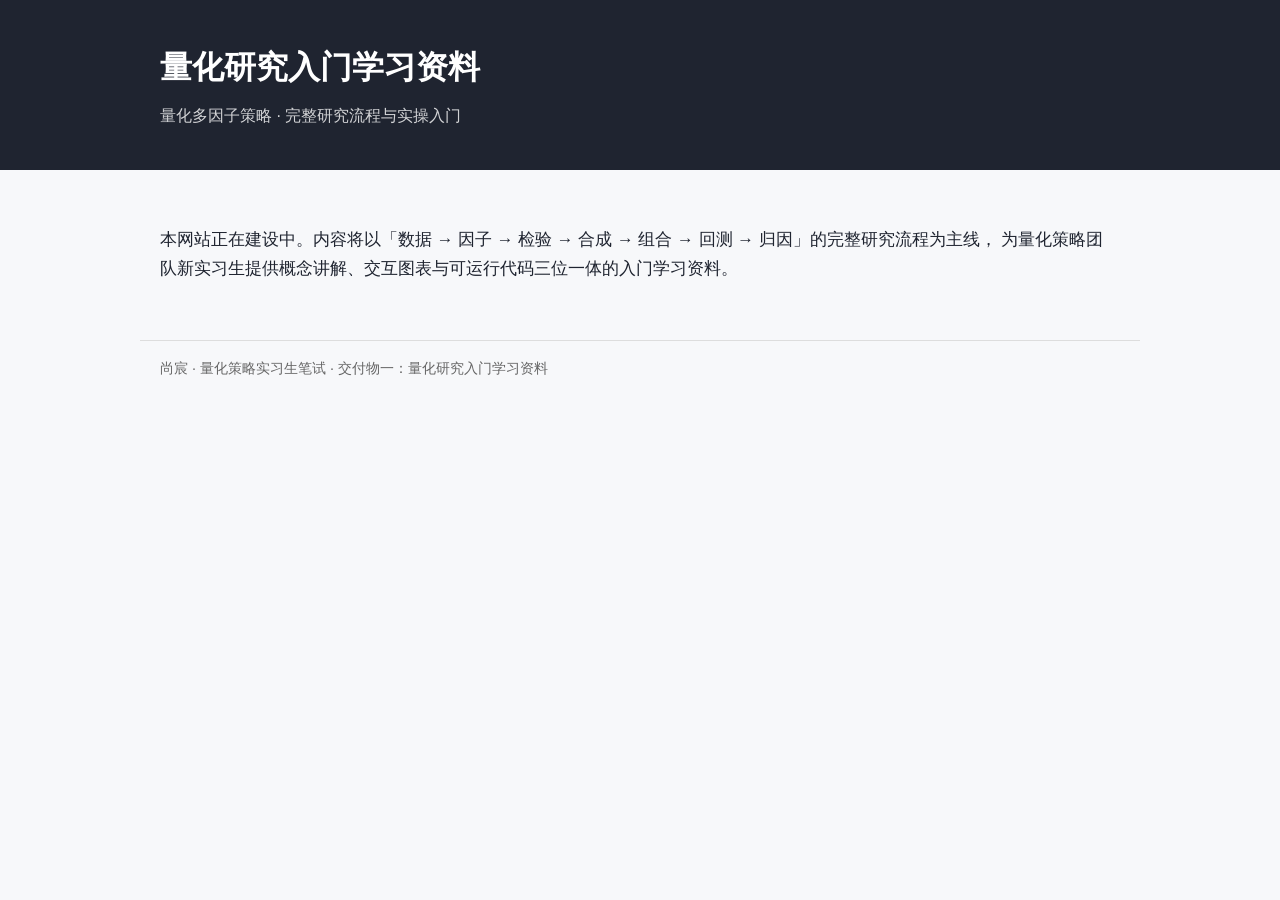
==== index.html @ 91964c7b "init: 量化研究入门学习资料项目骨架（占位页）" ====
<!DOCTYPE html>
<html lang="zh-CN">
<head>
<meta charset="UTF-8">
<meta name="viewport" content="width=device-width, initial-scale=1.0">
<title>量化研究入门学习资料 · 尚宸笔试</title>
<link rel="stylesheet" href="assets/css/style.css">
</head>
<body>
<header>
  <div class="container">
    <h1>量化研究入门学习资料</h1>
    <p class="subtitle">量化多因子策略 · 完整研究流程与实操入门</p>
  </div>
</header>
<main class="container">
  <section class="hero">
    <p>本网站正在建设中。内容将以「数据 → 因子 → 检验 → 合成 → 组合 → 回测 → 归因」的完整研究流程为主线，
       为量化策略团队新实习生提供概念讲解、交互图表与可运行代码三位一体的入门学习资料。</p>
  </section>
</main>
<footer class="container">
  <p>尚宸 · 量化策略实习生笔试 · 交付物一：量化研究入门学习资料</p>
</footer>
</body>
</html>
---- assets/css/style.css ----
/* 量化研究入门学习资料 - 基础样式（建设中占位） */
:root {
  --bg: #f7f8fa;
  --fg: #1f2430;
  --accent: #2b5fd9;
}
body {
  margin: 0;
  font-family: -apple-system, "Segoe UI", "Microsoft YaHei", sans-serif;
  background: var(--bg);
  color: var(--fg);
  line-height: 1.7;
}
.container { max-width: 960px; margin: 0 auto; padding: 0 20px; }
header { background: #1f2430; color: #fff; padding: 40px 0; }
header h1 { margin: 0 0 8px; }
.subtitle { margin: 0; opacity: .8; }
.hero { padding: 40px 0; font-size: 1.05rem; }
footer { border-top: 1px solid #ddd; margin-top: 40px; padding: 20px 0; color: #666; font-size: .9rem; }
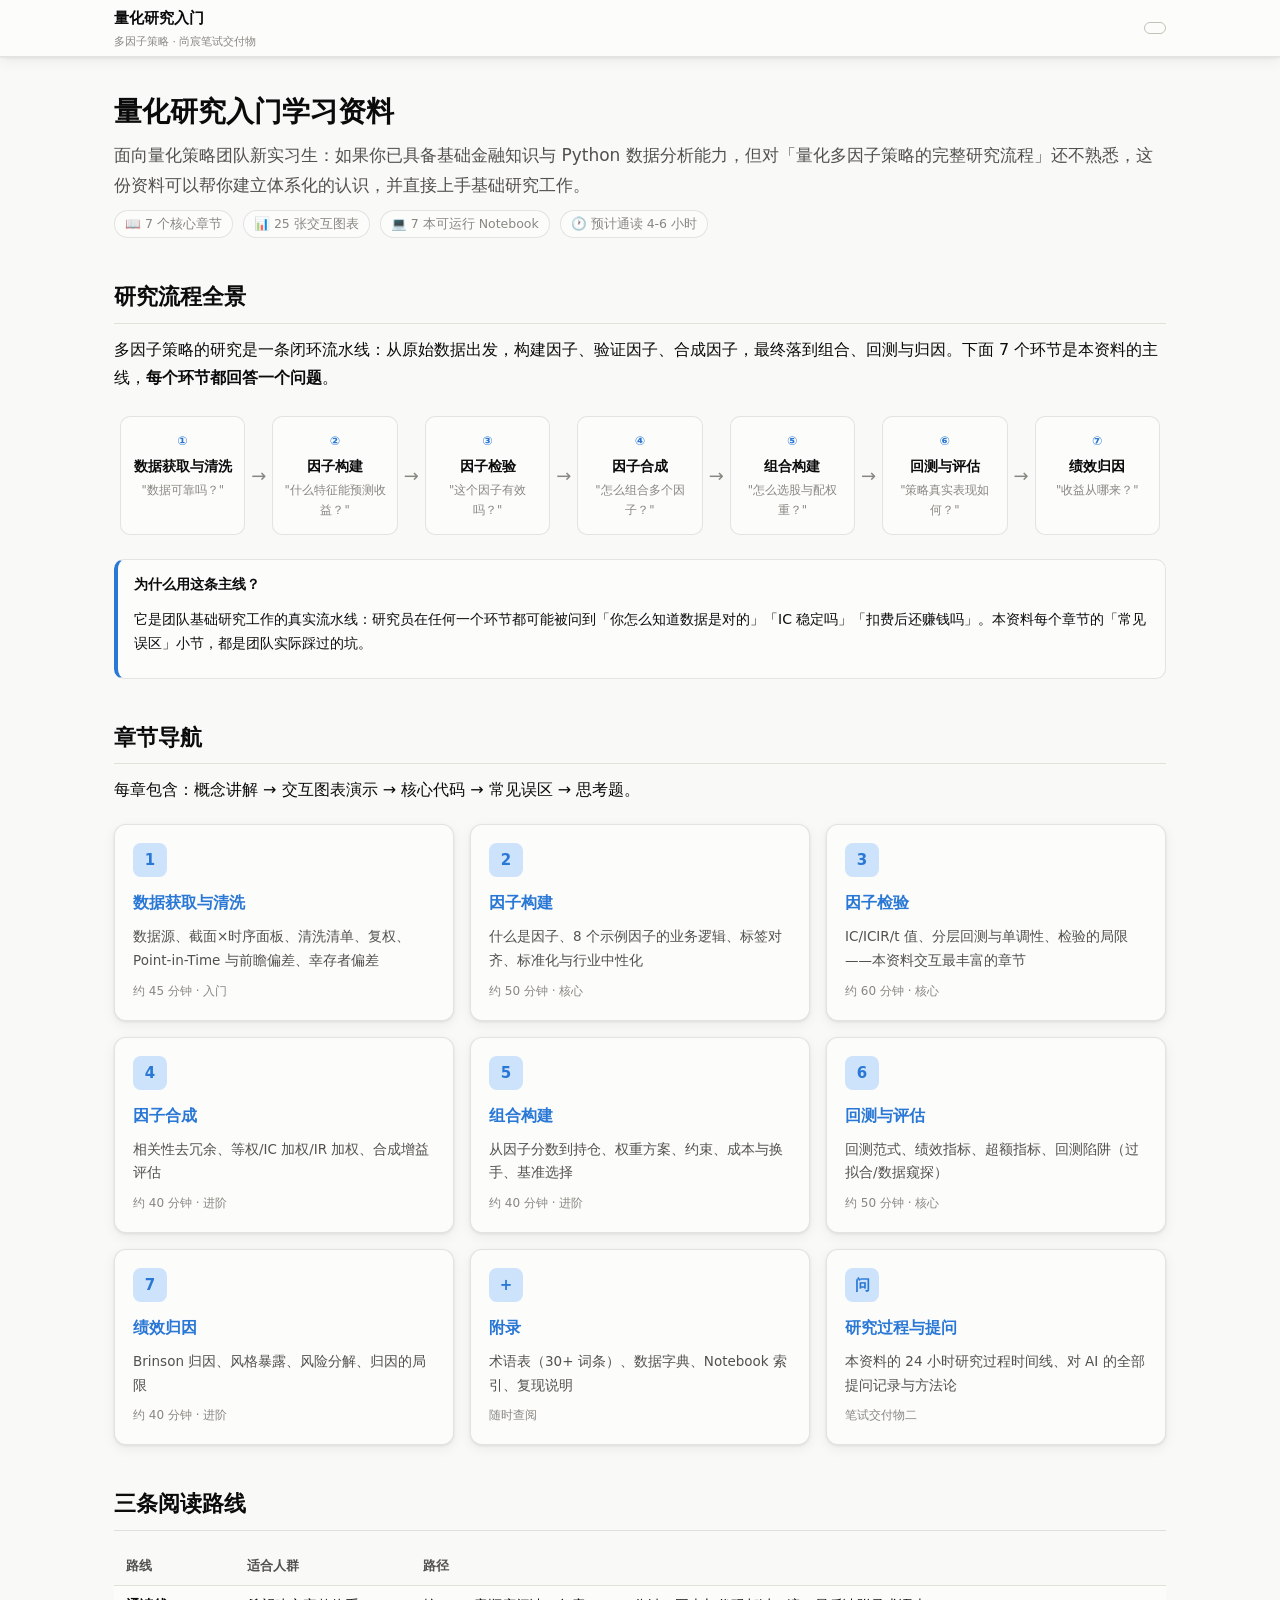
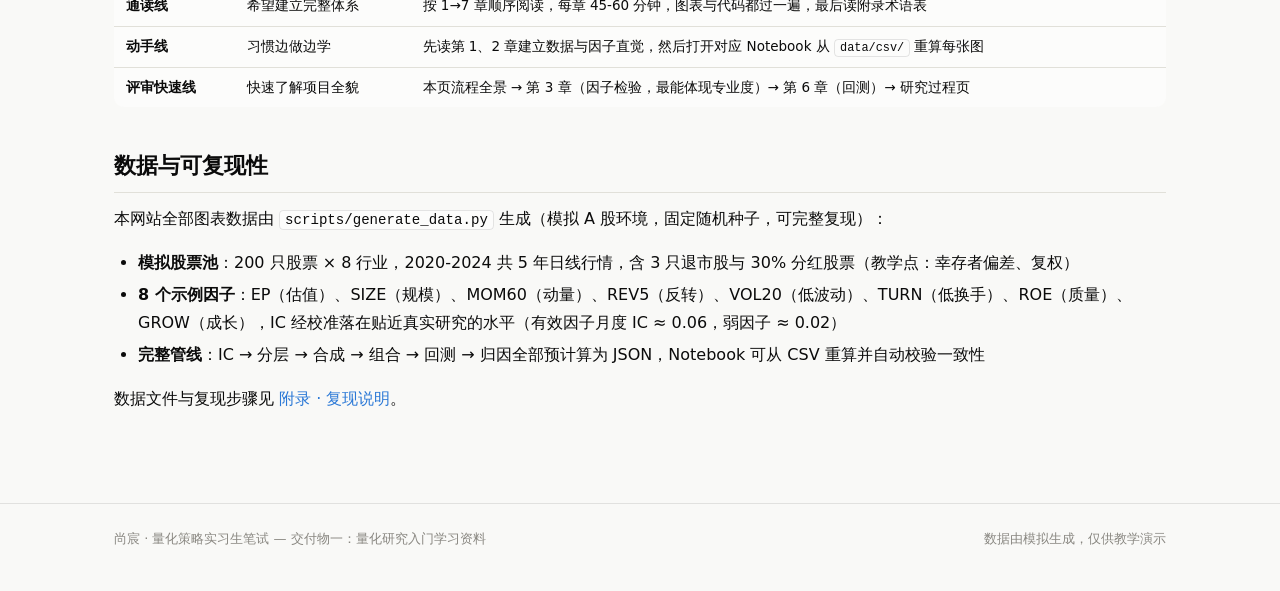
==== commit 07da3c1b: "feat: 完成 10 个页面（主页/7章/附录/研究过程）与全部图表脚本" ====
--- a/index.html
+++ b/index.html
@@ -3,24 +3,149 @@
 <head>
 <meta charset="UTF-8">
 <meta name="viewport" content="width=device-width, initial-scale=1.0">
+<meta name="description" content="量化研究入门学习资料：量化多因子策略完整研究流程（数据→因子→检验→合成→组合→回测→归因）的概念讲解、交互图表与可运行代码。尚宸量化策略实习生笔试交付物。">
 <title>量化研究入门学习资料 · 尚宸笔试</title>
 <link rel="stylesheet" href="assets/css/style.css">
 </head>
 <body>
-<header>
+<header class="site-header">
   <div class="container">
-    <h1>量化研究入门学习资料</h1>
-    <p class="subtitle">量化多因子策略 · 完整研究流程与实操入门</p>
+    <div class="brand">量化研究入门<small>多因子策略 · 尚宸笔试交付物</small></div>
+    <nav id="site-nav"></nav>
+    <button class="theme-toggle" id="theme-toggle"></button>
   </div>
 </header>
+
 <main class="container">
-  <section class="hero">
-    <p>本网站正在建设中。内容将以「数据 → 因子 → 检验 → 合成 → 组合 → 回测 → 归因」的完整研究流程为主线，
-       为量化策略团队新实习生提供概念讲解、交互图表与可运行代码三位一体的入门学习资料。</p>
-  </section>
+  <article class="content">
+    <h1>量化研究入门学习资料</h1>
+    <p class="lead">面向量化策略团队新实习生：如果你已具备基础金融知识与 Python 数据分析能力，但对「量化多因子策略的完整研究流程」还不熟悉，这份资料可以帮你建立体系化的认识，并直接上手基础研究工作。</p>
+
+    <div class="chapter-meta">
+      <span>📖 7 个核心章节</span><span>📊 25 张交互图表</span>
+      <span>💻 7 本可运行 Notebook</span><span>🕐 预计通读 4-6 小时</span>
+    </div>
+
+    <h2 id="flow">研究流程全景</h2>
+    <p>多因子策略的研究是一条闭环流水线：从原始数据出发，构建因子、验证因子、合成因子，最终落到组合、回测与归因。下面 7 个环节是本资料的主线，<strong>每个环节都回答一个问题</strong>。</p>
+
+    <div class="flow">
+      <div class="step"><div class="no">①</div><div class="nm">数据获取与清洗</div><div class="ds">"数据可靠吗？"</div></div>
+      <div class="arrow">→</div>
+      <div class="step"><div class="no">②</div><div class="nm">因子构建</div><div class="ds">"什么特征能预测收益？"</div></div>
+      <div class="arrow">→</div>
+      <div class="step"><div class="no">③</div><div class="nm">因子检验</div><div class="ds">"这个因子有效吗？"</div></div>
+      <div class="arrow">→</div>
+      <div class="step"><div class="no">④</div><div class="nm">因子合成</div><div class="ds">"怎么组合多个因子？"</div></div>
+      <div class="arrow">→</div>
+      <div class="step"><div class="no">⑤</div><div class="nm">组合构建</div><div class="ds">"怎么选股与配权重？"</div></div>
+      <div class="arrow">→</div>
+      <div class="step"><div class="no">⑥</div><div class="nm">回测与评估</div><div class="ds">"策略真实表现如何？"</div></div>
+      <div class="arrow">→</div>
+      <div class="step"><div class="no">⑦</div><div class="nm">绩效归因</div><div class="ds">"收益从哪来？"</div></div>
+    </div>
+
+    <div class="callout key">
+      <h4>为什么用这条主线？</h4>
+      <p>它是团队基础研究工作的真实流水线：研究员在任何一个环节都可能被问到「你怎么知道数据是对的」「IC 稳定吗」「扣费后还赚钱吗」。本资料每个章节的「常见误区」小节，都是团队实际踩过的坑。</p>
+    </div>
+
+    <h2 id="chapters">章节导航</h2>
+    <p>每章包含：概念讲解 → 交互图表演示 → 核心代码 → 常见误区 → 思考题。</p>
+    <div class="card-grid">
+      <div class="card">
+        <div class="num">1</div>
+        <h3><a href="chapters/ch1-data.html">数据获取与清洗</a></h3>
+        <p>数据源、截面×时序面板、清洗清单、复权、Point-in-Time 与前瞻偏差、幸存者偏差</p>
+        <span class="tag">约 45 分钟 · 入门</span>
+      </div>
+      <div class="card">
+        <div class="num">2</div>
+        <h3><a href="chapters/ch2-factor.html">因子构建</a></h3>
+        <p>什么是因子、8 个示例因子的业务逻辑、标签对齐、标准化与行业中性化</p>
+        <span class="tag">约 50 分钟 · 核心</span>
+      </div>
+      <div class="card">
+        <div class="num">3</div>
+        <h3><a href="chapters/ch3-testing.html">因子检验</a></h3>
+        <p>IC/ICIR/t 值、分层回测与单调性、检验的局限——本资料交互最丰富的章节</p>
+        <span class="tag">约 60 分钟 · 核心</span>
+      </div>
+      <div class="card">
+        <div class="num">4</div>
+        <h3><a href="chapters/ch4-synthesis.html">因子合成</a></h3>
+        <p>相关性去冗余、等权/IC 加权/IR 加权、合成增益评估</p>
+        <span class="tag">约 40 分钟 · 进阶</span>
+      </div>
+      <div class="card">
+        <div class="num">5</div>
+        <h3><a href="chapters/ch5-portfolio.html">组合构建</a></h3>
+        <p>从因子分数到持仓、权重方案、约束、成本与换手、基准选择</p>
+        <span class="tag">约 40 分钟 · 进阶</span>
+      </div>
+      <div class="card">
+        <div class="num">6</div>
+        <h3><a href="chapters/ch6-backtest.html">回测与评估</a></h3>
+        <p>回测范式、绩效指标、超额指标、回测陷阱（过拟合/数据窥探）</p>
+        <span class="tag">约 50 分钟 · 核心</span>
+      </div>
+      <div class="card">
+        <div class="num">7</div>
+        <h3><a href="chapters/ch7-attribution.html">绩效归因</a></h3>
+        <p>Brinson 归因、风格暴露、风险分解、归因的局限</p>
+        <span class="tag">约 40 分钟 · 进阶</span>
+      </div>
+      <div class="card">
+        <div class="num">+</div>
+        <h3><a href="appendix.html">附录</a></h3>
+        <p>术语表（30+ 词条）、数据字典、Notebook 索引、复现说明</p>
+        <span class="tag">随时查阅</span>
+      </div>
+      <div class="card">
+        <div class="num">问</div>
+        <h3><a href="process.html">研究过程与提问</a></h3>
+        <p>本资料的 24 小时研究过程时间线、对 AI 的全部提问记录与方法论</p>
+        <span class="tag">笔试交付物二</span>
+      </div>
+    </div>
+
+    <h2 id="reading">三条阅读路线</h2>
+    <table>
+      <tr><th>路线</th><th>适合人群</th><th>路径</th></tr>
+      <tr>
+        <td><strong>通读线</strong></td><td>希望建立完整体系</td>
+        <td>按 1→7 章顺序阅读，每章 45-60 分钟，图表与代码都过一遍，最后读附录术语表</td>
+      </tr>
+      <tr>
+        <td><strong>动手线</strong></td><td>习惯边做边学</td>
+        <td>先读第 1、2 章建立数据与因子直觉，然后打开对应 Notebook 从 <code>data/csv/</code> 重算每张图</td>
+      </tr>
+      <tr>
+        <td><strong>评审快速线</strong></td><td>快速了解项目全貌</td>
+        <td>本页流程全景 → 第 3 章（因子检验，最能体现专业度）→ 第 6 章（回测）→ 研究过程页</td>
+      </tr>
+    </table>
+
+    <h2 id="reproduce">数据与可复现性</h2>
+    <p>本网站全部图表数据由 <code>scripts/generate_data.py</code> 生成（模拟 A 股环境，固定随机种子，可完整复现）：</p>
+    <ul>
+      <li><strong>模拟股票池</strong>：200 只股票 × 8 行业，2020-2024 共 5 年日线行情，含 3 只退市股与 30% 分红股票（教学点：幸存者偏差、复权）</li>
+      <li><strong>8 个示例因子</strong>：EP（估值）、SIZE（规模）、MOM60（动量）、REV5（反转）、VOL20（低波动）、TURN（低换手）、ROE（质量）、GROW（成长），IC 经校准落在贴近真实研究的水平（有效因子月度 IC ≈ 0.06，弱因子 ≈ 0.02）</li>
+      <li><strong>完整管线</strong>：IC → 分层 → 合成 → 组合 → 回测 → 归因全部预计算为 JSON，Notebook 可从 CSV 重算并自动校验一致性</li>
+    </ul>
+    <p>数据文件与复现步骤见 <a href="appendix.html#repro">附录 · 复现说明</a>。</p>
+  </article>
 </main>
-<footer class="container">
-  <p>尚宸 · 量化策略实习生笔试 · 交付物一：量化研究入门学习资料</p>
+
+<footer class="site-footer">
+  <div class="container">
+    <span>尚宸 · 量化策略实习生笔试 — 交付物一：量化研究入门学习资料</span>
+    <span>数据由模拟生成，仅供教学演示</span>
+  </div>
 </footer>
+
+<script src="assets/js/echarts.min.js"></script>
+<script src="assets/js/chartkit.js"></script>
+<script src="assets/js/common.js"></script>
 </body>
 </html>
--- a/assets/css/style.css
+++ b/assets/css/style.css
@@ -1,19 +1,247 @@
-/* 量化研究入门学习资料 - 基础样式（建设中占位） */
+/* ==========================================================================
+   量化研究入门学习资料 — 全站样式
+   明暗双主题（CSS 变量），调色板经色盲安全验证（dataviz 规范）
+   ========================================================================== */
+
+/* ---- 主题变量 ---- */
 :root {
-  --bg: #f7f8fa;
-  --fg: #1f2430;
-  --accent: #2b5fd9;
-}
+  color-scheme: light;
+  --page:          #f9f9f7;
+  --surface:       #fcfcfb;
+  --ink-1:         #0b0b0b;
+  --ink-2:         #52514e;
+  --ink-3:         #898781;
+  --gridline:      #e1e0d9;
+  --baseline:      #c3c2b7;
+  --border:        rgba(11,11,11,0.10);
+  --accent:        #2a78d6;
+  --accent-soft:   #cde2fb;
+  --good:          #006300;
+  --bad:           #d03b3b;
+  /* 分类色板（8 槽，已验证） */
+  --c1:#2a78d6; --c2:#eb6834; --c3:#1baf7a; --c4:#eda100;
+  --c5:#e87ba4; --c6:#008300; --c7:#4a3aa7; --c8:#e34948;
+  /* 单色序（蓝，100→700）—— 分层 10 组用 */
+  --s1:#cde2fb; --s2:#b7d3f6; --s3:#9ec5f4; --s4:#86b6ef; --s5:#6da7ec;
+  --s6:#5598e7; --s7:#3987e5; --s8:#2a78d6; --s9:#256abf; --s10:#1c5cab;
+  --shadow: 0 1px 3px rgba(11,11,11,0.08), 0 4px 14px rgba(11,11,11,0.06);
+}
+
+:root[data-theme="dark"] {
+  color-scheme: dark;
+  --page:          #0d0d0d;
+  --surface:       #1a1a19;
+  --ink-1:         #ffffff;
+  --ink-2:         #c3c2b7;
+  --ink-3:         #898781;
+  --gridline:      #2c2c2a;
+  --baseline:      #383835;
+  --border:        rgba(255,255,255,0.10);
+  --accent:        #3987e5;
+  --accent-soft:   #104281;
+  --good:          #0ca30c;
+  --bad:           #e66767;
+  --c1:#3987e5; --c2:#d95926; --c3:#199e70; --c4:#c98500;
+  --c5:#d55181; --c6:#008300; --c7:#9085e9; --c8:#e66767;
+  --s1:#0d366b; --s2:#104281; --s3:#184f95; --s4:#1c5cab; --s5:#256abf;
+  --s6:#2a78d6; --s7:#3987e5; --s8:#5598e7; --s9:#6da7ec; --s10:#86b6ef;
+  --shadow: 0 1px 3px rgba(0,0,0,0.4), 0 4px 14px rgba(0,0,0,0.3);
+}
+
+/* ---- 基础 ---- */
+* { box-sizing: border-box; }
+html { scroll-behavior: smooth; scroll-padding-top: 72px; }
 body {
   margin: 0;
-  font-family: -apple-system, "Segoe UI", "Microsoft YaHei", sans-serif;
-  background: var(--bg);
-  color: var(--fg);
-  line-height: 1.7;
-}
-.container { max-width: 960px; margin: 0 auto; padding: 0 20px; }
-header { background: #1f2430; color: #fff; padding: 40px 0; }
-header h1 { margin: 0 0 8px; }
-.subtitle { margin: 0; opacity: .8; }
-.hero { padding: 40px 0; font-size: 1.05rem; }
-footer { border-top: 1px solid #ddd; margin-top: 40px; padding: 20px 0; color: #666; font-size: .9rem; }
+  font-family: system-ui, -apple-system, "Segoe UI", "Microsoft YaHei", sans-serif;
+  background: var(--page);
+  color: var(--ink-1);
+  line-height: 1.75;
+  font-size: 16px;
+}
+a { color: var(--accent); text-decoration: none; }
+a:hover { text-decoration: underline; }
+.container { max-width: 1100px; margin: 0 auto; padding: 0 24px; }
+main.container { display: flex; gap: 32px; padding-top: 28px; padding-bottom: 80px; }
+
+/* ---- 顶栏 ---- */
+.site-header {
+  position: sticky; top: 0; z-index: 50;
+  background: var(--surface);
+  border-bottom: 1px solid var(--border);
+  box-shadow: var(--shadow);
+}
+.site-header .container { display: flex; align-items: center; gap: 20px; min-height: 56px; }
+.brand { font-weight: 700; font-size: 15px; white-space: nowrap; }
+.brand small { display: block; font-weight: 400; color: var(--ink-3); font-size: 11px; }
+#site-nav { display: flex; gap: 2px; flex-wrap: wrap; flex: 1; }
+#site-nav a {
+  padding: 6px 10px; border-radius: 6px; font-size: 13.5px; color: var(--ink-2);
+}
+#site-nav a:hover { background: var(--gridline); text-decoration: none; color: var(--ink-1); }
+#site-nav a.active { background: var(--accent-soft); color: var(--ink-1); font-weight: 600; }
+.theme-toggle {
+  border: 1px solid var(--baseline); background: var(--surface); color: var(--ink-1);
+  border-radius: 8px; padding: 5px 10px; font-size: 13px; cursor: pointer;
+}
+.theme-toggle:hover { border-color: var(--accent); }
+@media (max-width: 860px) {
+  .brand small { display: none; }
+  #site-nav { order: 3; flex-basis: 100%; }
+}
+
+/* ---- 目录侧栏 ---- */
+.toc {
+  width: 220px; flex-shrink: 0; font-size: 13px;
+  position: sticky; top: 84px; align-self: flex-start; max-height: calc(100vh - 110px);
+  overflow-y: auto; padding-right: 8px; display: none;
+}
+.toc h4 { margin: 0 0 8px; font-size: 12px; text-transform: uppercase; letter-spacing: .06em; color: var(--ink-3); }
+.toc a { display: block; padding: 3px 8px; border-left: 2px solid transparent; color: var(--ink-2); }
+.toc a:hover { color: var(--ink-1); background: var(--gridline); border-radius: 4px; text-decoration: none; }
+.toc a.h3 { padding-left: 18px; font-size: 12.5px; }
+.toc a.active { border-left-color: var(--accent); color: var(--accent); font-weight: 600; }
+@media (min-width: 1100px) { .toc { display: block; } }
+
+/* ---- 正文 ---- */
+.content { flex: 1; min-width: 0; }
+.content h1 { font-size: 28px; margin: 8px 0 4px; line-height: 1.35; }
+.content h2 { font-size: 22px; margin: 40px 0 12px; padding-bottom: 6px; border-bottom: 1px solid var(--gridline); scroll-margin-top: 76px; }
+.content h3 { font-size: 17.5px; margin: 28px 0 8px; scroll-margin-top: 76px; }
+.content p { margin: 10px 0; }
+.content ul, .content ol { padding-left: 24px; }
+.content li { margin: 4px 0; }
+.lead { font-size: 17px; color: var(--ink-2); }
+.chapter-meta { display: flex; gap: 10px; flex-wrap: wrap; margin: 10px 0 24px; font-size: 12.5px; color: var(--ink-3); }
+.chapter-meta span { background: var(--surface); border: 1px solid var(--border); border-radius: 20px; padding: 2px 10px; }
+
+/* ---- 章节卡片（主页）---- */
+.card-grid { display: grid; grid-template-columns: repeat(auto-fill, minmax(300px, 1fr)); gap: 16px; margin: 20px 0; }
+.card {
+  background: var(--surface); border: 1px solid var(--border); border-radius: 12px;
+  padding: 18px; box-shadow: var(--shadow); display: flex; flex-direction: column; gap: 8px;
+}
+.card h3 { margin: 0; font-size: 16px; }
+.card p { margin: 0; font-size: 13.5px; color: var(--ink-2); flex: 1; }
+.card .num {
+  width: 34px; height: 34px; border-radius: 8px; background: var(--accent-soft);
+  color: var(--accent); display: flex; align-items: center; justify-content: center;
+  font-weight: 700; font-size: 15px; margin-bottom: 4px;
+}
+.card a:hover h3 { text-decoration: underline; }
+.card .tag { font-size: 12px; color: var(--ink-3); }
+
+/* ---- 图表 ---- */
+.chart-box { background: var(--surface); border: 1px solid var(--border); border-radius: 12px; padding: 14px 14px 6px; margin: 18px 0; box-shadow: var(--shadow); }
+.chart-title { font-size: 14.5px; font-weight: 600; margin: 0 4px 2px; }
+.chart-sub { font-size: 12.5px; color: var(--ink-3); margin: 0 4px 8px; }
+.chart { width: 100%; height: 340px; }
+.chart.tall { height: 420px; }
+.chart-note {
+  font-size: 12.5px; color: var(--ink-3); background: var(--page);
+  border-left: 3px solid var(--accent); border-radius: 0 6px 6px 0;
+  padding: 8px 12px; margin: 8px 4px 10px;
+}
+.chart-note strong { color: var(--ink-2); }
+
+/* ---- 代码块 ---- */
+.code-block { position: relative; margin: 16px 0; }
+.code-block pre {
+  background: var(--surface); border: 1px solid var(--border); border-radius: 10px;
+  padding: 14px 16px; overflow-x: auto; font-size: 13px; line-height: 1.6;
+  font-family: "SF Mono", Consolas, "Courier New", monospace; margin: 0;
+}
+.code-block .lang {
+  position: absolute; top: 8px; right: 8px; font-size: 11px; color: var(--ink-3);
+  background: var(--page); border-radius: 4px; padding: 2px 6px; border: 1px solid var(--border);
+}
+.copy-btn {
+  position: absolute; top: 8px; right: 60px; font-size: 11px; color: var(--ink-2);
+  background: var(--page); border: 1px solid var(--border); border-radius: 4px; padding: 2px 8px; cursor: pointer;
+}
+.copy-btn:hover { color: var(--accent); border-color: var(--accent); }
+
+/* ---- 表格 ---- */
+table { border-collapse: collapse; width: 100%; margin: 16px 0; font-size: 13.5px; background: var(--surface); border-radius: 10px; overflow: hidden; }
+th, td { padding: 8px 12px; border-bottom: 1px solid var(--gridline); text-align: left; }
+th { background: var(--page); font-weight: 600; font-size: 13px; color: var(--ink-2); }
+tr:last-child td { border-bottom: none; }
+td.num, th.num { text-align: right; font-variant-numeric: tabular-nums; }
+
+/* ---- 提示框 ---- */
+.callout {
+  border-radius: 10px; padding: 12px 16px; margin: 16px 0; font-size: 14px;
+  border: 1px solid var(--border); background: var(--surface);
+}
+.callout.warn { border-left: 4px solid var(--c4); }
+.callout.key { border-left: 4px solid var(--accent); }
+.callout.pitfall { border-left: 4px solid var(--c8); }
+.callout h4 { margin: 0 0 6px; font-size: 14px; }
+
+/* ---- 指标卡 ---- */
+.metric-grid { display: grid; grid-template-columns: repeat(auto-fill, minmax(150px, 1fr)); gap: 12px; margin: 18px 0; }
+.metric {
+  background: var(--surface); border: 1px solid var(--border); border-radius: 10px;
+  padding: 14px; text-align: center; box-shadow: var(--shadow);
+}
+.metric .value { font-size: 22px; font-weight: 700; font-variant-numeric: tabular-nums; }
+.metric .value.good { color: var(--good); }
+.metric .value.bad { color: var(--bad); }
+.metric .label { font-size: 12px; color: var(--ink-3); margin-top: 2px; }
+.metric .hint { font-size: 11px; color: var(--ink-3); margin-top: 2px; }
+
+/* ---- 流程全景（主页 C1）---- */
+.flow { display: flex; flex-wrap: wrap; gap: 0; margin: 24px 0; }
+.flow .step {
+  flex: 1; min-width: 120px; text-align: center; padding: 14px 10px; position: relative;
+  background: var(--surface); border: 1px solid var(--border); border-radius: 10px; margin: 0 6px;
+}
+.flow .step .no { font-size: 12px; color: var(--accent); font-weight: 700; }
+.flow .step .nm { font-size: 14px; font-weight: 600; margin: 2px 0; }
+.flow .step .ds { font-size: 11.5px; color: var(--ink-3); }
+.flow .arrow { align-self: center; color: var(--ink-3); font-size: 18px; }
+@media (max-width: 860px) { .flow .arrow { display: none; } }
+
+/* ---- 提问卡片（process 页）---- */
+.q-card { background: var(--surface); border: 1px solid var(--border); border-radius: 12px; padding: 16px 18px; margin: 14px 0; box-shadow: var(--shadow); }
+.q-card summary { cursor: pointer; font-size: 14.5px; font-weight: 600; }
+.q-card summary:hover { color: var(--accent); }
+.q-card .q-meta { display: flex; gap: 8px; flex-wrap: wrap; margin: 6px 0 10px; font-size: 12px; color: var(--ink-3); }
+.q-card .q-meta .pill { border: 1px solid var(--border); border-radius: 20px; padding: 1px 8px; background: var(--page); }
+.q-card .q-meta .pill.cat { color: var(--accent); border-color: var(--accent); }
+.q-original { font-size: 14px; background: var(--page); border-left: 3px solid var(--accent); padding: 10px 14px; border-radius: 0 8px 8px 0; margin: 10px 0; }
+.q-answer { font-size: 13.5px; color: var(--ink-2); margin: 8px 0; }
+.q-decision { font-size: 13px; margin: 8px 0; }
+.q-decision b.adopt { color: var(--good); }
+.q-decision b.partial { color: var(--c4); }
+.q-decision b.reject { color: var(--bad); }
+.q-reflect { font-size: 12.5px; color: var(--ink-3); border-top: 1px dashed var(--baseline); padding-top: 8px; margin-top: 10px; }
+.q-filters { display: flex; gap: 8px; flex-wrap: wrap; margin: 16px 0; }
+.q-filters button {
+  border: 1px solid var(--baseline); background: var(--surface); color: var(--ink-2);
+  border-radius: 20px; padding: 4px 14px; font-size: 13px; cursor: pointer;
+}
+.q-filters button.active { background: var(--accent); border-color: var(--accent); color: #fff; }
+.q-search { padding: 6px 12px; border-radius: 8px; border: 1px solid var(--baseline); background: var(--surface); color: var(--ink-1); font-size: 13px; min-width: 220px; }
+
+/* ---- 时间线（process 页）---- */
+.timeline { position: relative; margin: 24px 0 24px 8px; padding-left: 24px; border-left: 2px solid var(--baseline); }
+.timeline .tl-item { position: relative; margin: 18px 0; }
+.timeline .tl-item::before {
+  content: ""; position: absolute; left: -31px; top: 6px; width: 10px; height: 10px;
+  border-radius: 50%; background: var(--accent); border: 2px solid var(--surface);
+}
+.timeline .tl-time { font-size: 12px; color: var(--accent); font-weight: 600; }
+.timeline .tl-title { font-size: 14.5px; font-weight: 600; }
+.timeline .tl-desc { font-size: 13px; color: var(--ink-2); }
+
+/* ---- 页脚 ---- */
+.site-footer { border-top: 1px solid var(--border); padding: 24px 0 40px; color: var(--ink-3); font-size: 13px; }
+.site-footer .container { display: flex; justify-content: space-between; flex-wrap: wrap; gap: 8px; }
+
+/* ---- 其他 ---- */
+.pill-tag { display: inline-block; font-size: 12px; border-radius: 20px; padding: 1px 10px; border: 1px solid var(--border); color: var(--ink-2); margin-right: 6px; }
+kbd { background: var(--surface); border: 1px solid var(--baseline); border-radius: 4px; padding: 0 5px; font-size: 12px; }
+code { font-family: "SF Mono", Consolas, "Courier New", monospace; font-size: 0.88em; background: var(--surface); border: 1px solid var(--border); border-radius: 4px; padding: 1px 5px; }
+pre code { background: none; border: none; padding: 0; }
+.hidden { display: none !important; }
